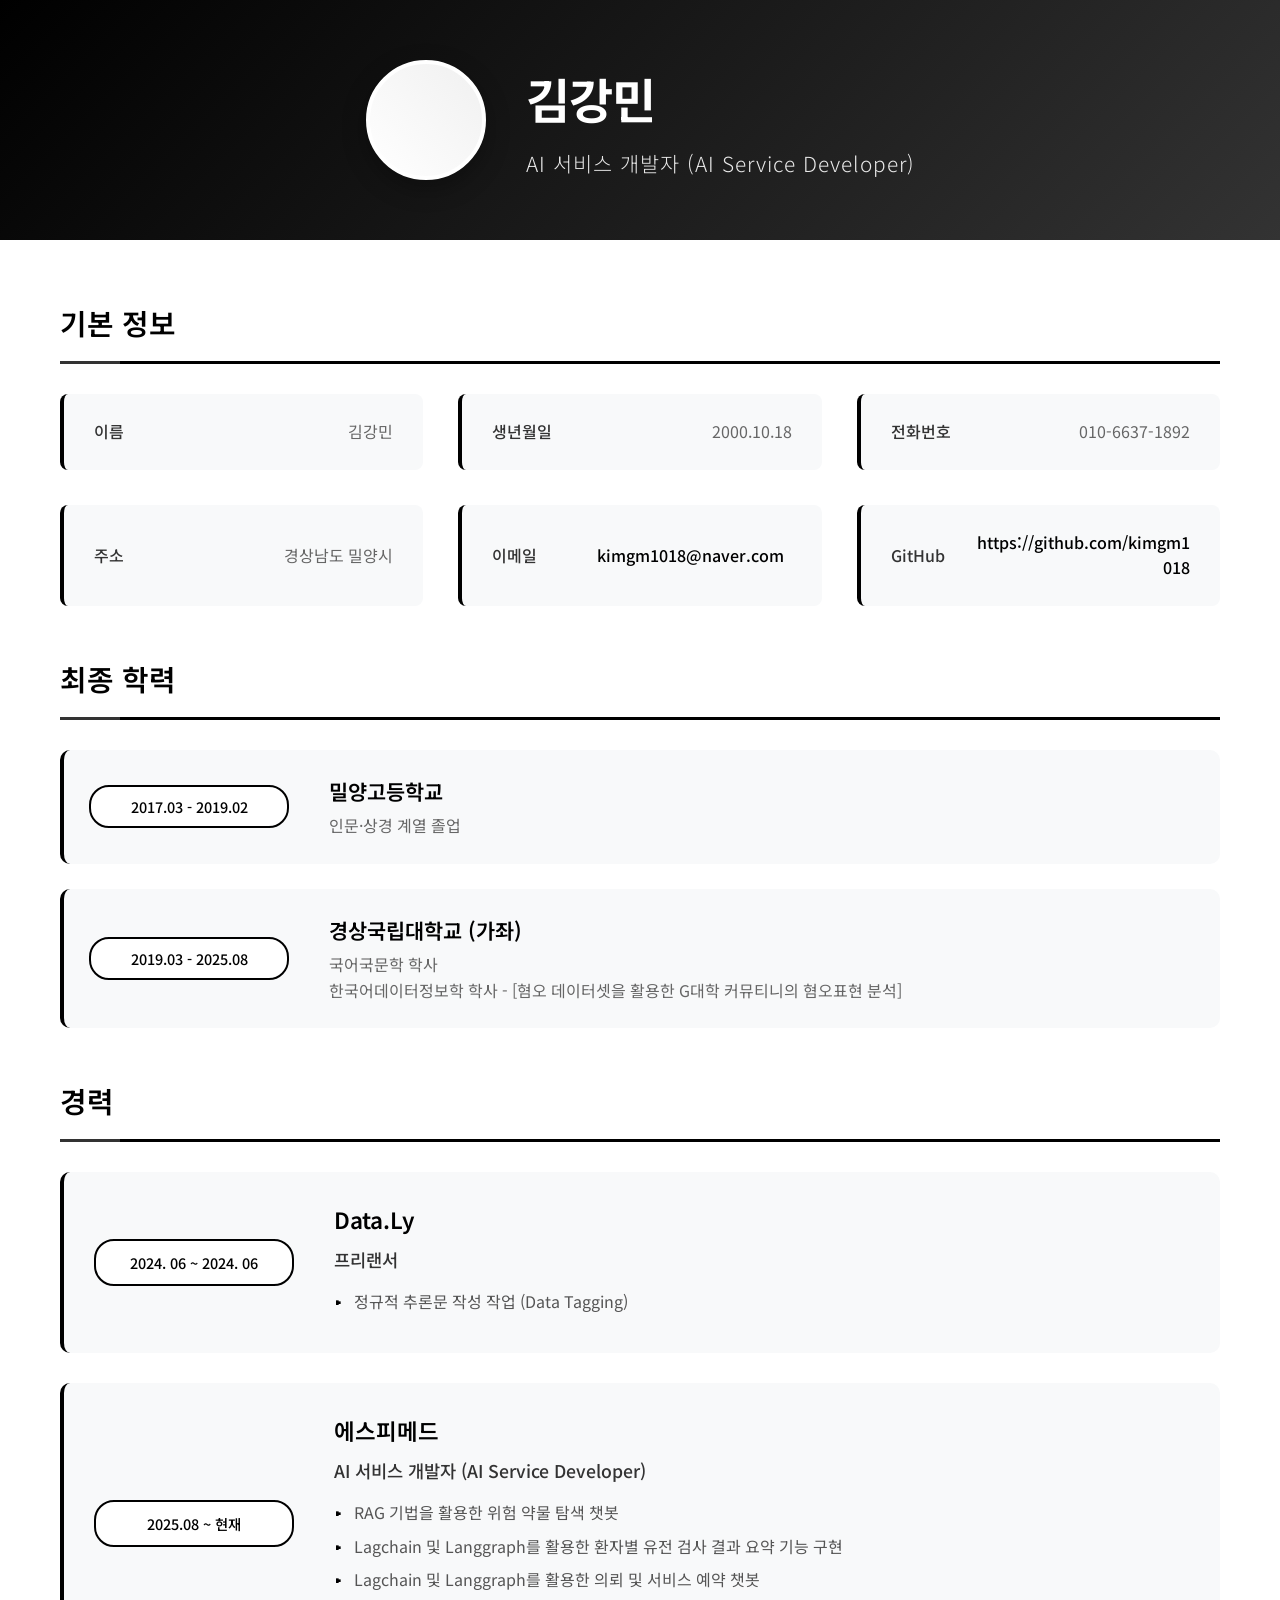
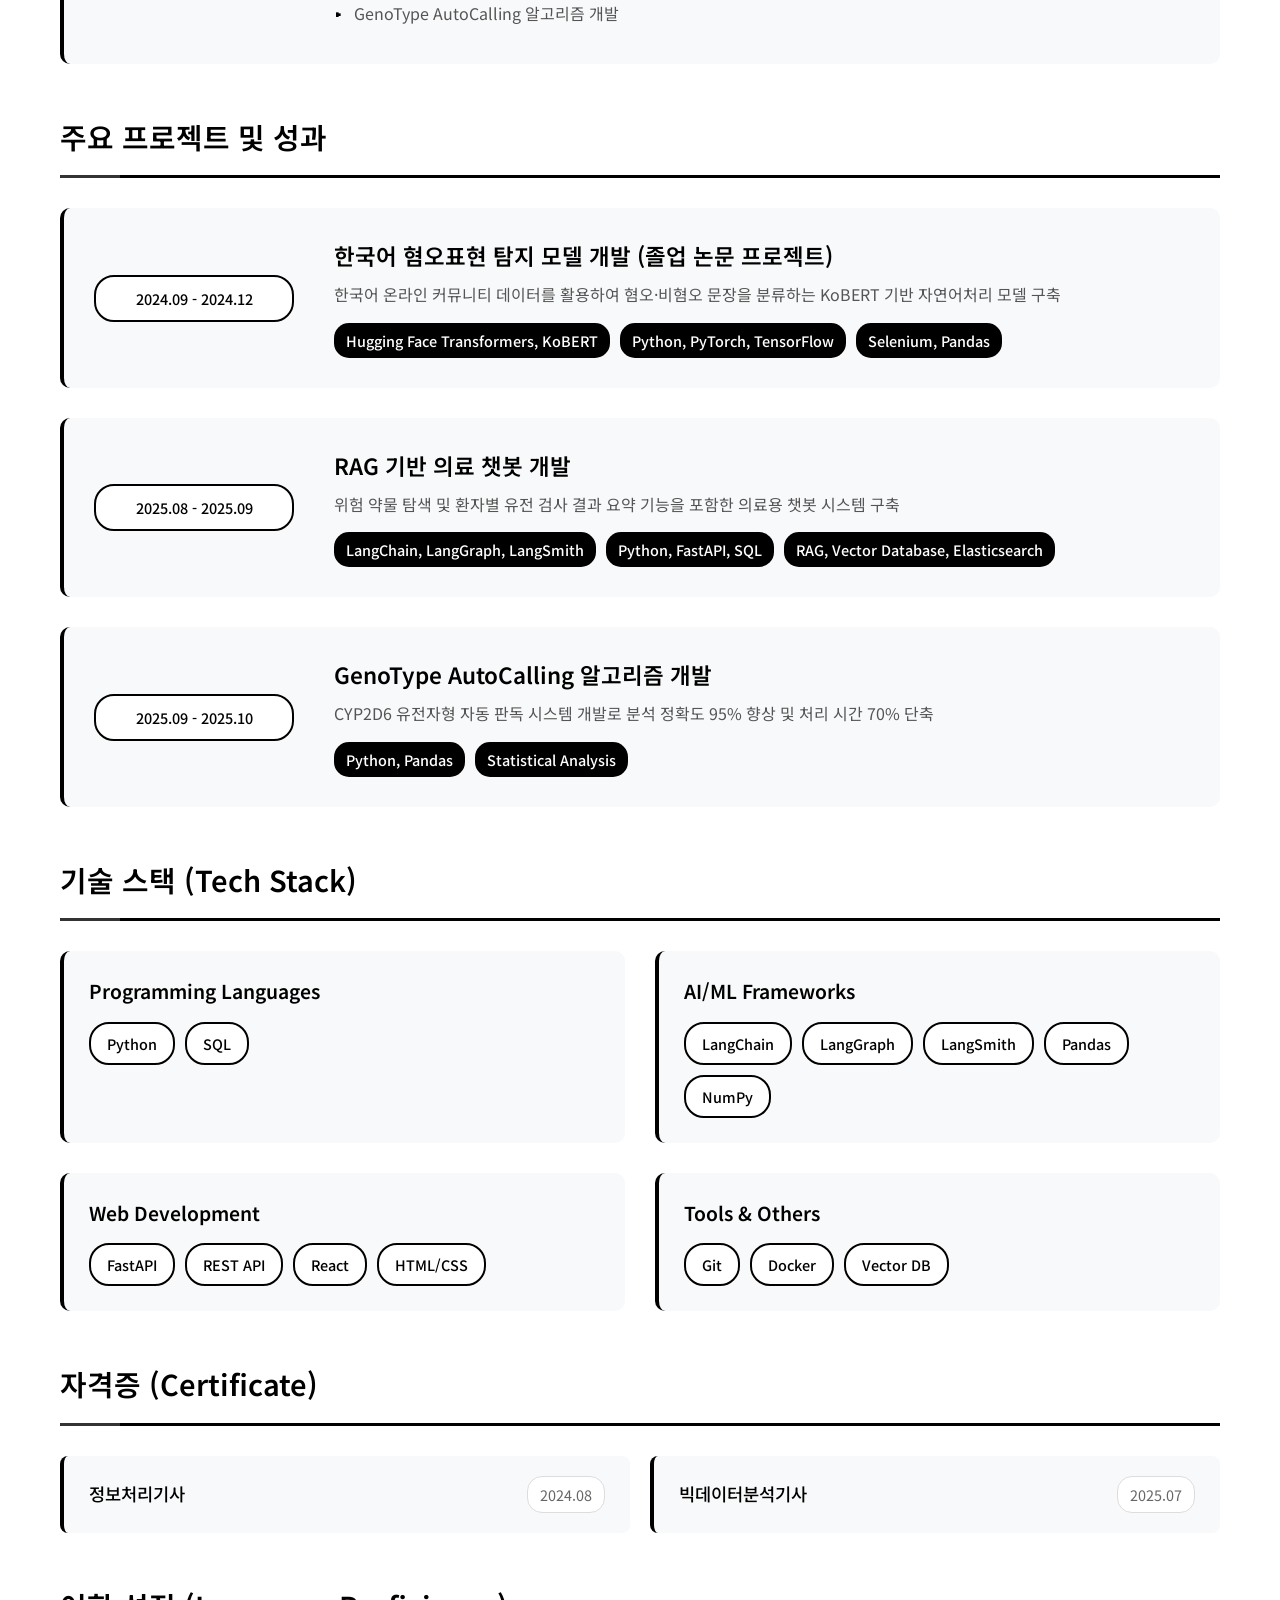
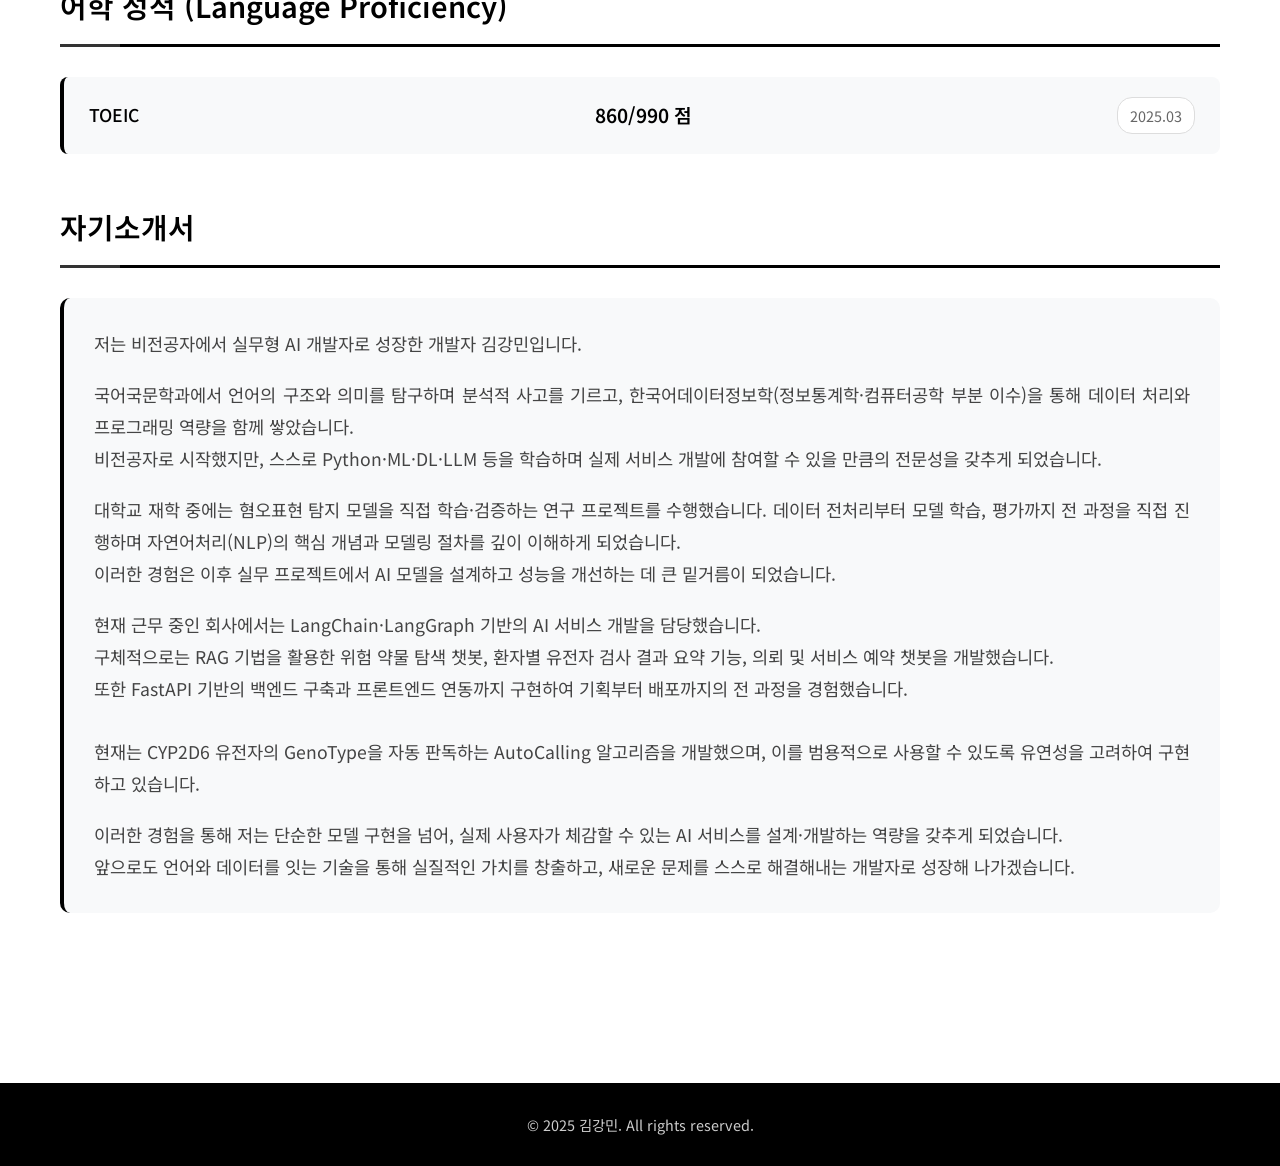
==== index.html @ 70cbb816 "Add files via upload" ====
<!DOCTYPE html>
<html lang="ko">
<head>
    <meta charset="UTF-8">
    <meta name="viewport" content="width=device-width, initial-scale=1.0">
    <title>김강민</title>
    <link rel="stylesheet" href="style.css">
    <link href="https://fonts.googleapis.com/css2?family=Noto+Sans+KR:wght@300;400;500;700&display=swap" rel="stylesheet">
</head>
<body>
    <div class="container">
        <!-- Header Section -->
        <header class="header">
            <div class="profile-section">
                <div class="profile-image">
                    <div class="avatar"></div>
                </div>
                <div class="profile-info">
                    <h1 class="name">김강민</h1>
                    <p class="title">AI 서비스 개발자 (AI Service Developer)</p>
                </div>
            </div>
        </header>

        <!-- Main Content -->
        <main class="main-content">
            <!-- Basic Information -->
            <section class="section">
                <h2 class="section-title">기본 정보</h2>
                <div class="info-grid">
                    <div class="info-item">
                        <span class="info-label">이름</span>
                        <span class="info-value">김강민</span>
                    </div>
                    <div class="info-item">
                        <span class="info-label">생년월일</span>
                        <span class="info-value">2000.10.18</span>
                    </div>
                    <div class="info-item">
                        <span class="info-label">전화번호</span>
                        <span class="info-value">010-6637-1892</span>
                    </div>
                    <div class="info-item">
                        <span class="info-label">주소</span>
                        <span class="info-value">경상남도 밀양시</span>
                    </div>
                    <div class="info-item">
                        <span class="info-label">이메일</span>
                        <span class="info-value"><span class="copy-email" onclick="copyEmail()">kimgm1018@naver.com</span></span>
                    </div>
                    <div class="info-item">
                        <span class="info-label">GitHub</span>
                        <span class="info-value"><a href="https://github.com/kimgm1018" target="_blank">https://github.com/kimgm1018</a></span>
                    </div>
                </div>
            </section>

            <!-- Education -->
            <section class="section">
                <h2 class="section-title">최종 학력</h2>
                <div class="education-list">
                    <div class="education-item">
                        <div class="education-period">2017.03 - 2019.02</div>
                        <div class="education-details">
                            <h3 class="education-school">밀양고등학교</h3>
                            <p class="education-major">인문·상경 계열 졸업</p>
                        </div>
                    </div>
                    <div class="education-item">
                        <div class="education-period">2019.03 - 2025.08</div>
                        <div class="education-details">
                            <h3 class="education-school">경상국립대학교 (가좌)</h3>
                            <p class="education-major">국어국문학 학사</p>
                            <p class="education-major">한국어데이터정보학 학사 - [혐오 데이터셋을 활용한 G대학 커뮤티니의 혐오표현 분석]</p>
                        </div>
                    </div>
                </div>
            </section>

            <!-- Experience -->
            <section class="section">
                <h2 class="section-title">경력</h2>
                <div class="experience-list">
                    <div class="experience-item">
                        <div class="experience-period">2024. 06 ~ 2024. 06</div>
                        <div class="experience-details">
                            <h3 class="experience-company">Data.Ly</h3>
                            <p class="experience-position">프리랜서</p>
                            <ul class="experience-description">
                                <li>정규적 추론문 작성 작업 (Data Tagging)</li>
                            </ul>
                        </div>
                    </div>
                    <div class="experience-item">
                        <div class="experience-period">2025.08 ~ 현재</div>
                        <div class="experience-details">
                            <h3 class="experience-company">에스피메드</h3>
                            <p class="experience-position">AI 서비스 개발자 (AI Service Developer)</p>
                            <ul class="experience-description">
                                <li>RAG 기법을 활용한 위험 약물 탐색 챗봇</li>
                                <li>Lagchain 및 Langgraph를 활용한 환자별 유전 검사 결과 요약 기능 구현</li>
                                <li>Lagchain 및 Langgraph를 활용한 의뢰 및 서비스 예약 챗봇</li>
                                <li>GenoType AutoCalling 알고리즘 개발</li>
                            </ul>
                        </div>
                    </div>
                </div>
            </section>

            <!-- Major Projects & Achievements -->
            <section class="section">
                <h2 class="section-title">주요 프로젝트 및 성과</h2>
                <div class="project-list">
                    <div class="project-item">
                        <div class="project-period">2024.09 - 2024.12</div>
                        <div class="project-details">
                            <h3 class="project-name">한국어 혐오표현 탐지 모델 개발 (졸업 논문 프로젝트)</h3>
                            <p class="project-description">한국어 온라인 커뮤니티 데이터를 활용하여 혐오·비혐오 문장을 분류하는 KoBERT 기반 자연어처리 모델 구축</p>
                            <ul class="project-tech">
                                <li>Hugging Face Transformers, KoBERT</li>
                                <li>Python, PyTorch, TensorFlow</li>
                                <li>Selenium, Pandas</li>
                            </ul>
                        </div>
                    </div>
                    <div class="project-item">
                        <div class="project-period">2025.08 - 2025.09</div>
                        <div class="project-details">
                            <h3 class="project-name">RAG 기반 의료 챗봇 개발</h3>
                            <p class="project-description">위험 약물 탐색 및 환자별 유전 검사 결과 요약 기능을 포함한 의료용 챗봇 시스템 구축</p>
                            <ul class="project-tech">
                                <li>LangChain, LangGraph, LangSmith</li>
                                <li>Python, FastAPI, SQL</li>
                                <li>RAG, Vector Database, Elasticsearch</li>
                            </ul>
                        </div>
                    </div>
                    <div class="project-item">
                        <div class="project-period">2025.09 - 2025.10</div>
                        <div class="project-details">
                            <h3 class="project-name">GenoType AutoCalling 알고리즘 개발</h3>
                            <p class="project-description">CYP2D6 유전자형 자동 판독 시스템 개발로 분석 정확도 95% 향상 및 처리 시간 70% 단축</p>
                            <ul class="project-tech">
                                <li>Python, Pandas</li>
                                <li>Statistical Analysis</li>
                            </ul>
                        </div>
                    </div>
                </div>
            </section>

            <!-- Technical Skills -->
            <section class="section">
                <h2 class="section-title">기술 스택 (Tech Stack)</h2>
                <div class="skills-container">
                    <div class="skill-category">
                        <h3 class="skill-category-title">Programming Languages</h3>
                        <div class="skill-items">
                            <span class="skill-item">Python</span>
                            <span class="skill-item">SQL</span>
                        </div>
                    </div>
                    <div class="skill-category">
                        <h3 class="skill-category-title">AI/ML Frameworks</h3>
                        <div class="skill-items">
                            <span class="skill-item">LangChain</span>
                            <span class="skill-item">LangGraph</span>
                            <span class="skill-item">LangSmith</span>
                            <span class="skill-item">Pandas</span>
                            <span class="skill-item">NumPy</span>
                        </div>
                    </div>
                    <div class="skill-category">
                        <h3 class="skill-category-title">Web Development</h3>
                        <div class="skill-items">
                            <span class="skill-item">FastAPI</span>
                            <span class="skill-item">REST API</span>
                            <span class="skill-item">React</span>
                            <span class="skill-item">HTML/CSS</span>
                        </div>
                    </div>
                    <div class="skill-category">
                        <h3 class="skill-category-title">Tools & Others</h3>
                        <div class="skill-items">
                            <span class="skill-item">Git</span>
                            <span class="skill-item">Docker</span>
                            <span class="skill-item">Vector DB</span>
                        </div>
                    </div>
                </div>
            </section>

            <!-- Certificates -->
            <section class="section">
                <h2 class="section-title">자격증 (Certificate)</h2>
                <div class="certificate-list">
                    <div class="certificate-item">
                        <span class="certificate-name">정보처리기사</span>
                        <span class="certificate-date">2024.08</span>
                    </div>
                    <div class="certificate-item">
                        <span class="certificate-name">빅데이터분석기사</span>
                        <span class="certificate-date">2025.07</span>
                    </div>
                </div>
            </section>

            <!-- Language Skills -->
            <section class="section">
                <h2 class="section-title">어학 성적 (Language Proficiency)</h2>
                <div class="language-list">
                    <div class="language-item">
                        <span class="language-name">TOEIC</span>
                        <span class="language-score">860/990 점</span>
                        <span class="language-date">2025.03</span>
                    </div>
                </div>
            </section>

            <!-- Self Introduction -->
            <section class="section">
                <h2 class="section-title">자기소개서</h2>
                <div class="self-intro">
                    <p>
                        저는 비전공자에서 실무형 AI 개발자로 성장한 개발자 김강민입니다.
                    </p>
                    <p>
                        국어국문학과에서 언어의 구조와 의미를 탐구하며 분석적 사고를 기르고, 한국어데이터정보학(정보통계학·컴퓨터공학 부분 이수)을 통해 데이터 처리와 프로그래밍 역량을 함께 쌓았습니다.<br>
                        비전공자로 시작했지만, 스스로 Python·ML·DL·LLM 등을 학습하며 실제 서비스 개발에 참여할 수 있을 만큼의 전문성을 갖추게 되었습니다.
                    </p>
                    <p>
                        대학교 재학 중에는 혐오표현 탐지 모델을 직접 학습·검증하는 연구 프로젝트를 수행했습니다. 데이터 전처리부터 모델 학습, 평가까지 전 과정을 직접 진행하며 자연어처리(NLP)의 핵심 개념과 모델링 절차를 깊이 이해하게 되었습니다.<br>
                        이러한 경험은 이후 실무 프로젝트에서 AI 모델을 설계하고 성능을 개선하는 데 큰 밑거름이 되었습니다.
                    </p>
                    <p>
                        현재 근무 중인 회사에서는 LangChain·LangGraph 기반의 AI 서비스 개발을 담당했습니다.<br>
                        구체적으로는 RAG 기법을 활용한 위험 약물 탐색 챗봇, 환자별 유전자 검사 결과 요약 기능, 의뢰 및 서비스 예약 챗봇을 개발했습니다.<br>
                        또한 FastAPI 기반의 백엔드 구축과 프론트엔드 연동까지 구현하여 기획부터 배포까지의 전 과정을 경험했습니다.<br>
                        <br>
                        현재는 CYP2D6 유전자의 GenoType을 자동 판독하는 AutoCalling 알고리즘을 개발했으며, 이를 범용적으로 사용할 수 있도록 유연성을 고려하여 구현하고 있습니다.
                    </p>
                    <p>
                        이러한 경험을 통해 저는 단순한 모델 구현을 넘어, 실제 사용자가 체감할 수 있는 AI 서비스를 설계·개발하는 역량을 갖추게 되었습니다.<br>
                        앞으로도 언어와 데이터를 잇는 기술을 통해 실질적인 가치를 창출하고, 새로운 문제를 스스로 해결해내는 개발자로 성장해 나가겠습니다.
                    </p>
                </div>
            </section>
        </main>

        <!-- Footer -->
        <footer class="footer">
            <p>&copy; 2025 김강민. All rights reserved.</p>
        </footer>
    </div>

    <script>
        function copyEmail() {
            const email = 'kimgm1018@naver.com';
            const emailElement = document.querySelector('.copy-email');
            
            // 클립보드에 복사
            navigator.clipboard.writeText(email).then(function() {
                // 복사 성공 시 스타일 변경
                emailElement.classList.add('copied');
                emailElement.textContent = '복사됨!';
                
                // 2초 후 원래 상태로 복원
                setTimeout(function() {
                    emailElement.classList.remove('copied');
                    emailElement.textContent = email;
                }, 800);
            }).catch(function(err) {
                // 복사 실패 시 알림
                alert('이메일 주소 복사에 실패했습니다: ' + email);
            });
        }
    </script>
</body>
</html>
---- style.css ----
/* Reset and Base Styles */
* {
    margin: 0;
    padding: 0;
    box-sizing: border-box;
}

body {
    font-family: 'Noto Sans KR', sans-serif;
    line-height: 1.6;
    color: #333;
    background-color: #fff;
    margin: 0;
    padding: 0;
    min-height: 100vh;
}

.container {
    width: 100%;
    margin: 0;
    padding: 0;
    background-color: #fff;
    min-height: 100vh;
}

/* Header Styles */
.header {
    background: linear-gradient(135deg, #000 0%, #333 100%);
    color: white;
    padding: 60px 0;
    text-align: center;
}

.profile-section {
    display: flex;
    align-items: center;
    justify-content: center;
    gap: 40px;
    flex-wrap: wrap;
}

.profile-image {
    flex-shrink: 0;
}

.avatar {
    width: 120px;
    height: 120px;
    border-radius: 50%;
    background: linear-gradient(45deg, #fff 0%, #f0f0f0 100%);
    border: 4px solid #fff;
    display: flex;
    align-items: center;
    justify-content: center;
    font-size: 48px;
    color: #333;
    font-weight: bold;
    box-shadow: 0 8px 25px rgba(0, 0, 0, 0.3);
}

.profile-info {
    text-align: left;
}

.name {
    font-size: 3rem;
    font-weight: 700;
    margin-bottom: 10px;
    letter-spacing: -1px;
}

.title {
    font-size: 1.3rem;
    font-weight: 300;
    opacity: 0.9;
    letter-spacing: 1px;
}

/* Main Content */
.main-content {
    padding: 60px 0;
}

/* Section Styles */
.section {
    margin-bottom: 50px;
    padding: 0 60px;
}

.section-title {
    font-size: 1.8rem;
    font-weight: 600;
    color: #000;
    margin-bottom: 30px;
    padding-bottom: 15px;
    border-bottom: 3px solid #000;
    position: relative;
}

.section-title::after {
    content: '';
    position: absolute;
    bottom: -3px;
    left: 0;
    width: 60px;
    height: 3px;
    background-color: #333;
}

/* Basic Information */
.info-grid {
    display: grid;
    grid-template-columns: repeat(3, 1fr);
    gap: 35px;
    max-width: 100%;
    margin: 0;
}

.info-item {
    display: flex;
    justify-content: space-between;
    align-items: center;
    padding: 25px 30px;
    background-color: #f8f9fa;
    border-radius: 8px;
    border-left: 4px solid #000;
    transition: all 0.3s ease;
    min-width: 0;
}

.info-item:hover {
    background-color: #e9ecef;
    transform: translateX(5px);
}

.info-label {
    font-weight: 500;
    color: #333;
    font-size: 1rem;
    flex-shrink: 0;
    min-width: 60px;
    white-space: nowrap;
}

.info-value {
    font-weight: 400;
    color: #666;
    text-align: right;
    flex: 1;
    margin-left: 20px;
    min-width: 0;
    word-break: break-all;
}

.info-value a {
    color: #000;
    text-decoration: none;
    font-weight: 500;
    transition: color 0.3s ease;
}

.info-value a:hover {
    color: #333;
    text-decoration: underline;
}

.copy-email {
    cursor: pointer;
    color: #000;
    text-decoration: none;
    font-weight: 500;
    transition: all 0.3s ease;
    padding: 4px 8px;
    border-radius: 4px;
}

.copy-email:hover {
    background-color: #f0f0f0;
    color: #333;
}

.copy-email.copied {
    background-color: #000;
    color: #fff;
}

/* Education Styles */
.education-list {
    display: flex;
    flex-direction: column;
    gap: 25px;
}

.education-item {
    display: flex;
    gap: 40px;
    padding: 25px;
    background-color: #f8f9fa;
    border-radius: 10px;
    border-left: 4px solid #000;
    transition: all 0.3s ease;
}

.education-item:hover {
    background-color: #e9ecef;
    transform: translateX(5px);
}

.education-period {
    flex-shrink: 0;
    font-weight: 500;
    color: #000;
    background-color: #fff;
    padding: 8px 16px;
    border-radius: 20px;
    border: 2px solid #000;
    font-size: 0.9rem;
    width: 200px;
    text-align: center;
    align-self: center;
    white-space: nowrap;
}

.education-details {
    flex: 1;
}

.education-school {
    font-size: 1.3rem;
    font-weight: 600;
    color: #000;
    margin-bottom: 5px;
}

.education-major {
    color: #666;
    font-size: 1rem;
}

/* Experience Styles */
.experience-list {
    display: flex;
    flex-direction: column;
    gap: 30px;
}

.experience-item {
    display: flex;
    gap: 40px;
    padding: 30px;
    background-color: #f8f9fa;
    border-radius: 10px;
    border-left: 4px solid #000;
    transition: all 0.3s ease;
}

.experience-item:hover {
    background-color: #e9ecef;
    transform: translateX(5px);
}

.experience-period {
    flex-shrink: 0;
    font-weight: 500;
    color: #000;
    background-color: #fff;
    padding: 10px 18px;
    border-radius: 20px;
    border: 2px solid #000;
    font-size: 0.9rem;
    width: 200px;
    text-align: center;
    align-self: center;
    white-space: nowrap;
}

.experience-details {
    flex: 1;
}

.experience-company {
    font-size: 1.4rem;
    font-weight: 600;
    color: #000;
    margin-bottom: 8px;
}

.experience-position {
    font-size: 1.1rem;
    font-weight: 500;
    color: #333;
    margin-bottom: 15px;
}

.experience-description {
    list-style: none;
    padding-left: 0;
}

.experience-description li {
    position: relative;
    padding-left: 20px;
    margin-bottom: 8px;
    color: #555;
    line-height: 1.6;
}

.experience-description li::before {
    content: '▸';
    position: absolute;
    left: 0;
    color: #000;
    font-weight: bold;
}

/* Project Styles */
.project-list {
    display: flex;
    flex-direction: column;
    gap: 30px;
}

.project-item {
    display: flex;
    gap: 40px;
    padding: 30px;
    background-color: #f8f9fa;
    border-radius: 10px;
    border-left: 4px solid #000;
    transition: all 0.3s ease;
}

.project-item:hover {
    background-color: #e9ecef;
    transform: translateX(5px);
}

.project-period {
    flex-shrink: 0;
    font-weight: 500;
    color: #000;
    background-color: #fff;
    padding: 10px 18px;
    border-radius: 20px;
    border: 2px solid #000;
    font-size: 0.9rem;
    width: 200px;
    text-align: center;
    align-self: center;
    white-space: nowrap;
}

.project-details {
    flex: 1;
}

.project-name {
    font-size: 1.4rem;
    font-weight: 600;
    color: #000;
    margin-bottom: 8px;
}

.project-description {
    font-size: 1rem;
    color: #555;
    margin-bottom: 15px;
    line-height: 1.6;
}

.project-tech {
    list-style: none;
    padding-left: 0;
    display: flex;
    flex-wrap: wrap;
    gap: 10px;
}

.project-tech li {
    background-color: #000;
    color: white;
    padding: 6px 12px;
    border-radius: 15px;
    font-size: 0.9rem;
    font-weight: 500;
}

/* Skills Styles */
.skills-container {
    display: grid;
    grid-template-columns: repeat(2, 1fr);
    gap: 30px;
}

.skill-category {
    background-color: #f8f9fa;
    padding: 25px;
    border-radius: 10px;
    border-left: 4px solid #000;
    transition: all 0.3s ease;
}

.skill-category:hover {
    background-color: #e9ecef;
    transform: translateX(5px);
}

.skill-category-title {
    font-size: 1.2rem;
    font-weight: 600;
    color: #000;
    margin-bottom: 15px;
}

.skill-items {
    display: flex;
    flex-wrap: wrap;
    gap: 10px;
}

.skill-item {
    background-color: #fff;
    color: #000;
    padding: 8px 16px;
    border-radius: 20px;
    border: 2px solid #000;
    font-size: 0.9rem;
    font-weight: 500;
    transition: all 0.3s ease;
}

.skill-item:hover {
    background-color: #000;
    color: white;
}

/* Certificate Styles */
.certificate-list {
    display: grid;
    grid-template-columns: repeat(2, 1fr);
    gap: 20px;
}

.certificate-item {
    display: flex;
    justify-content: space-between;
    align-items: center;
    padding: 20px 25px;
    background-color: #f8f9fa;
    border-radius: 8px;
    border-left: 4px solid #000;
    transition: all 0.3s ease;
}

.certificate-item:hover {
    background-color: #e9ecef;
    transform: translateX(5px);
}

.certificate-name {
    font-weight: 500;
    color: #000;
    font-size: 1.1rem;
}

.certificate-date {
    font-weight: 400;
    color: #666;
    background-color: #fff;
    padding: 6px 12px;
    border-radius: 15px;
    border: 1px solid #ddd;
    font-size: 0.9rem;
}

/* Language Styles */
.language-list {
    display: flex;
    flex-direction: column;
    gap: 15px;
}

.language-item {
    display: flex;
    justify-content: space-between;
    align-items: center;
    padding: 20px 25px;
    background-color: #f8f9fa;
    border-radius: 8px;
    border-left: 4px solid #000;
    transition: all 0.3s ease;
}

.language-item:hover {
    background-color: #e9ecef;
    transform: translateX(5px);
}

.language-name {
    font-weight: 500;
    color: #000;
    font-size: 1.1rem;
    min-width: 80px;
}

.language-score {
    font-weight: 600;
    color: #000;
    font-size: 1.2rem;
    text-align: center;
    flex: 1;
}

.language-date {
    font-weight: 400;
    color: #666;
    background-color: #fff;
    padding: 6px 12px;
    border-radius: 15px;
    border: 1px solid #ddd;
    font-size: 0.9rem;
}

/* Self Introduction */
.self-intro {
    background-color: #f8f9fa;
    padding: 30px;
    border-radius: 10px;
    border-left: 4px solid #000;
    line-height: 1.8;
}

.self-intro p {
    margin-bottom: 20px;
    color: #444;
    font-size: 1.1rem;
    text-align: justify;
}

.self-intro p:last-child {
    margin-bottom: 0;
}

/* Footer */
.footer {
    background-color: #000;
    color: white;
    text-align: center;
    padding: 30px 0;
    margin-top: 60px;
}

.footer p {
    font-size: 0.9rem;
    opacity: 0.8;
}

/* Responsive Design */
@media (max-width: 768px) {
    .container {
        padding: 0;
    }
    
    .header {
        padding: 40px 20px;
    }
    
    .profile-section {
        flex-direction: column;
        text-align: center;
        gap: 30px;
    }
    
    .profile-info {
        text-align: center;
    }
    
    .name {
        font-size: 2.5rem;
    }
    
    .title {
        font-size: 1.1rem;
    }
    
    .section {
        padding: 0 30px;
        margin-bottom: 40px;
    }
    
    .section-title {
        font-size: 1.5rem;
    }
    
    .info-grid {
        grid-template-columns: repeat(2, 1fr);
        gap: 25px;
    }
    
    .info-item {
        flex-direction: column;
        text-align: center;
        gap: 10px;
    }
    
    .info-value {
        margin-left: 0;
        text-align: center;
    }
    
    .education-item,
    .experience-item,
    .project-item {
        flex-direction: column;
        gap: 20px;
    }
    
    .skills-container {
        grid-template-columns: 1fr;
        gap: 20px;
    }
    
    .education-period,
    .experience-period,
    .project-period {
        min-width: auto;
        width: fit-content;
        margin: 0 auto;
    }
    
    .certificate-list {
        grid-template-columns: 1fr;
        gap: 15px;
    }
    
    .certificate-item,
    .language-item {
        flex-direction: column;
        gap: 15px;
        text-align: center;
    }
    
    .language-score {
        text-align: center;
    }
    
    .self-intro {
        padding: 20px;
    }
    
    .self-intro p {
        font-size: 1rem;
    }
}

@media (max-width: 480px) {
    .name {
        font-size: 2rem;
    }
    
    .title {
        font-size: 1rem;
    }
    
    .avatar {
        width: 100px;
        height: 100px;
        font-size: 40px;
    }
    
    .section {
        padding: 0 20px;
    }
    
    .header {
        padding: 30px 15px;
    }
    
    .section-title {
        font-size: 1.3rem;
    }
    
    .info-item,
    .education-item,
    .experience-item,
    .certificate-item,
    .language-item,
    .self-intro {
        padding: 15px;
    }
}

/* Smooth scrolling */
html {
    scroll-behavior: smooth;
}

/* Selection color */
::selection {
    background-color: #000;
    color: white;
}

/* Focus styles for accessibility */
a:focus,
button:focus {
    outline: 2px solid #000;
    outline-offset: 2px;
}
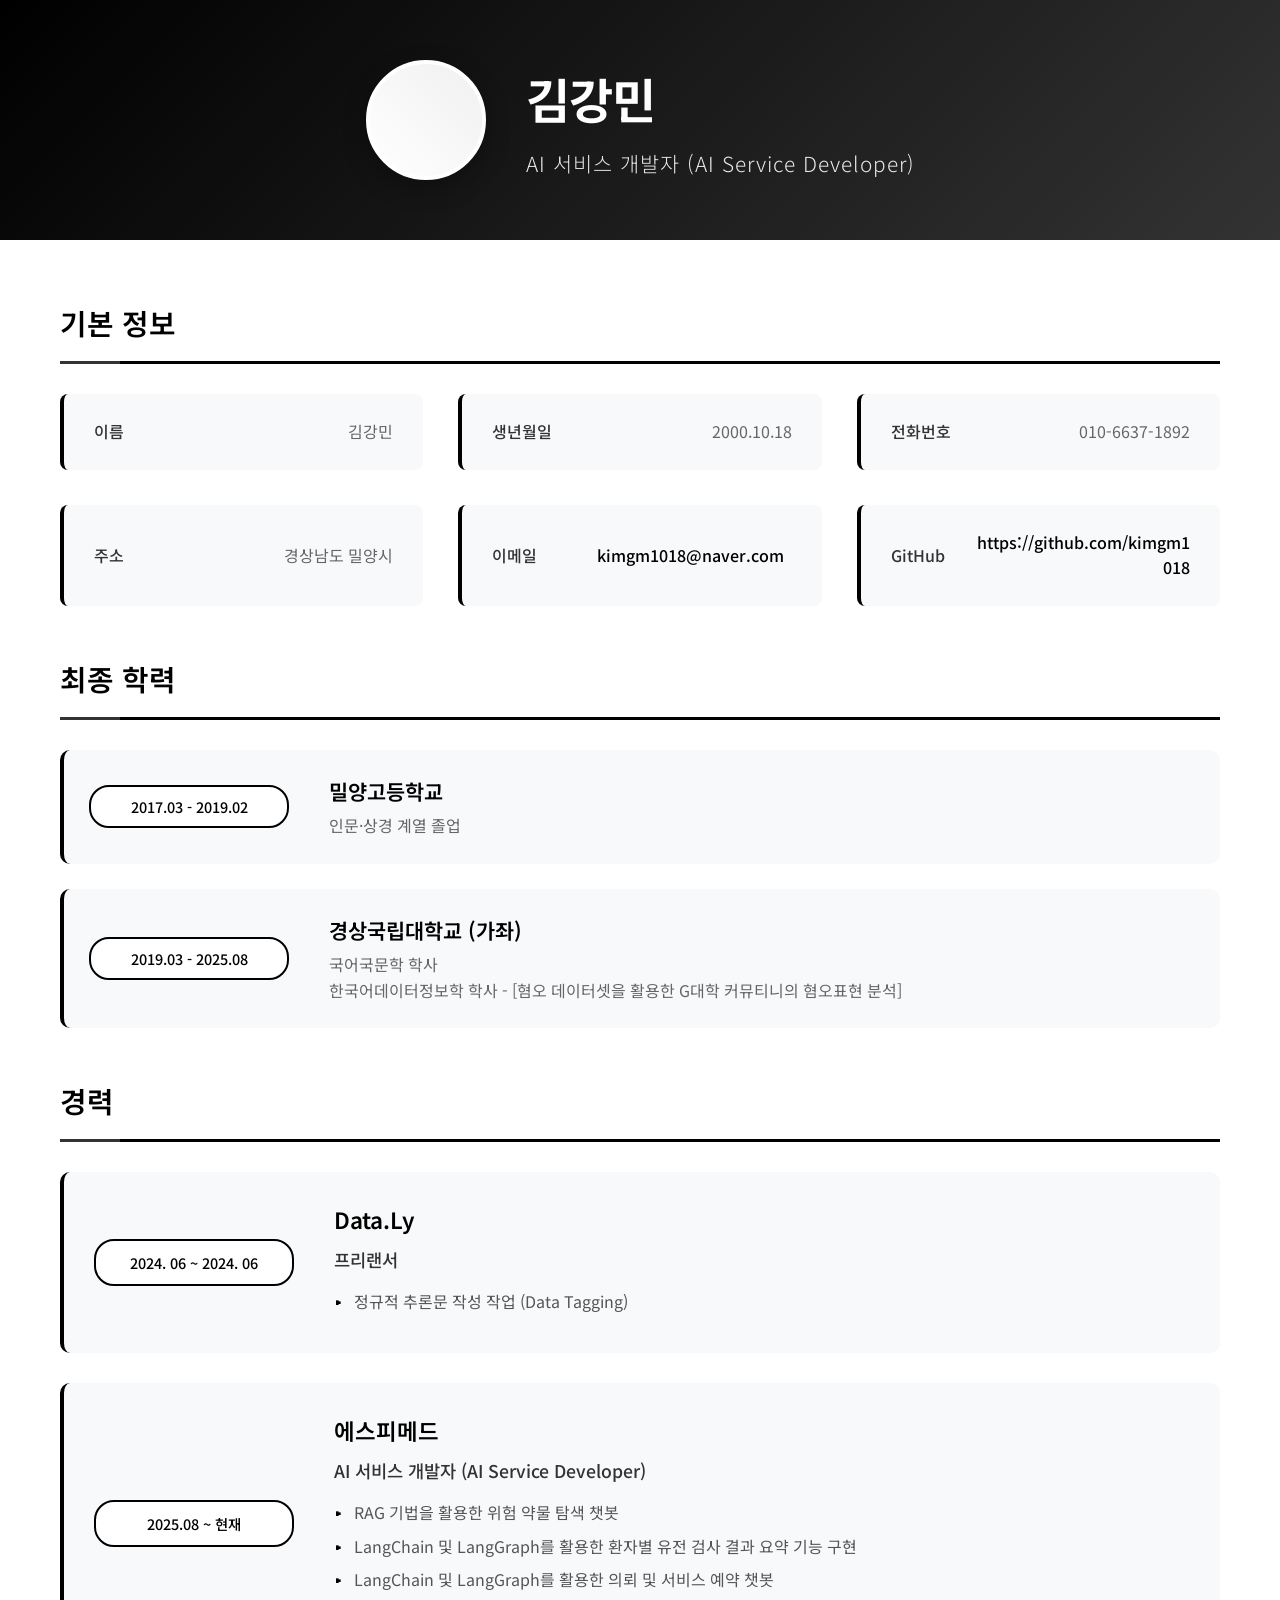
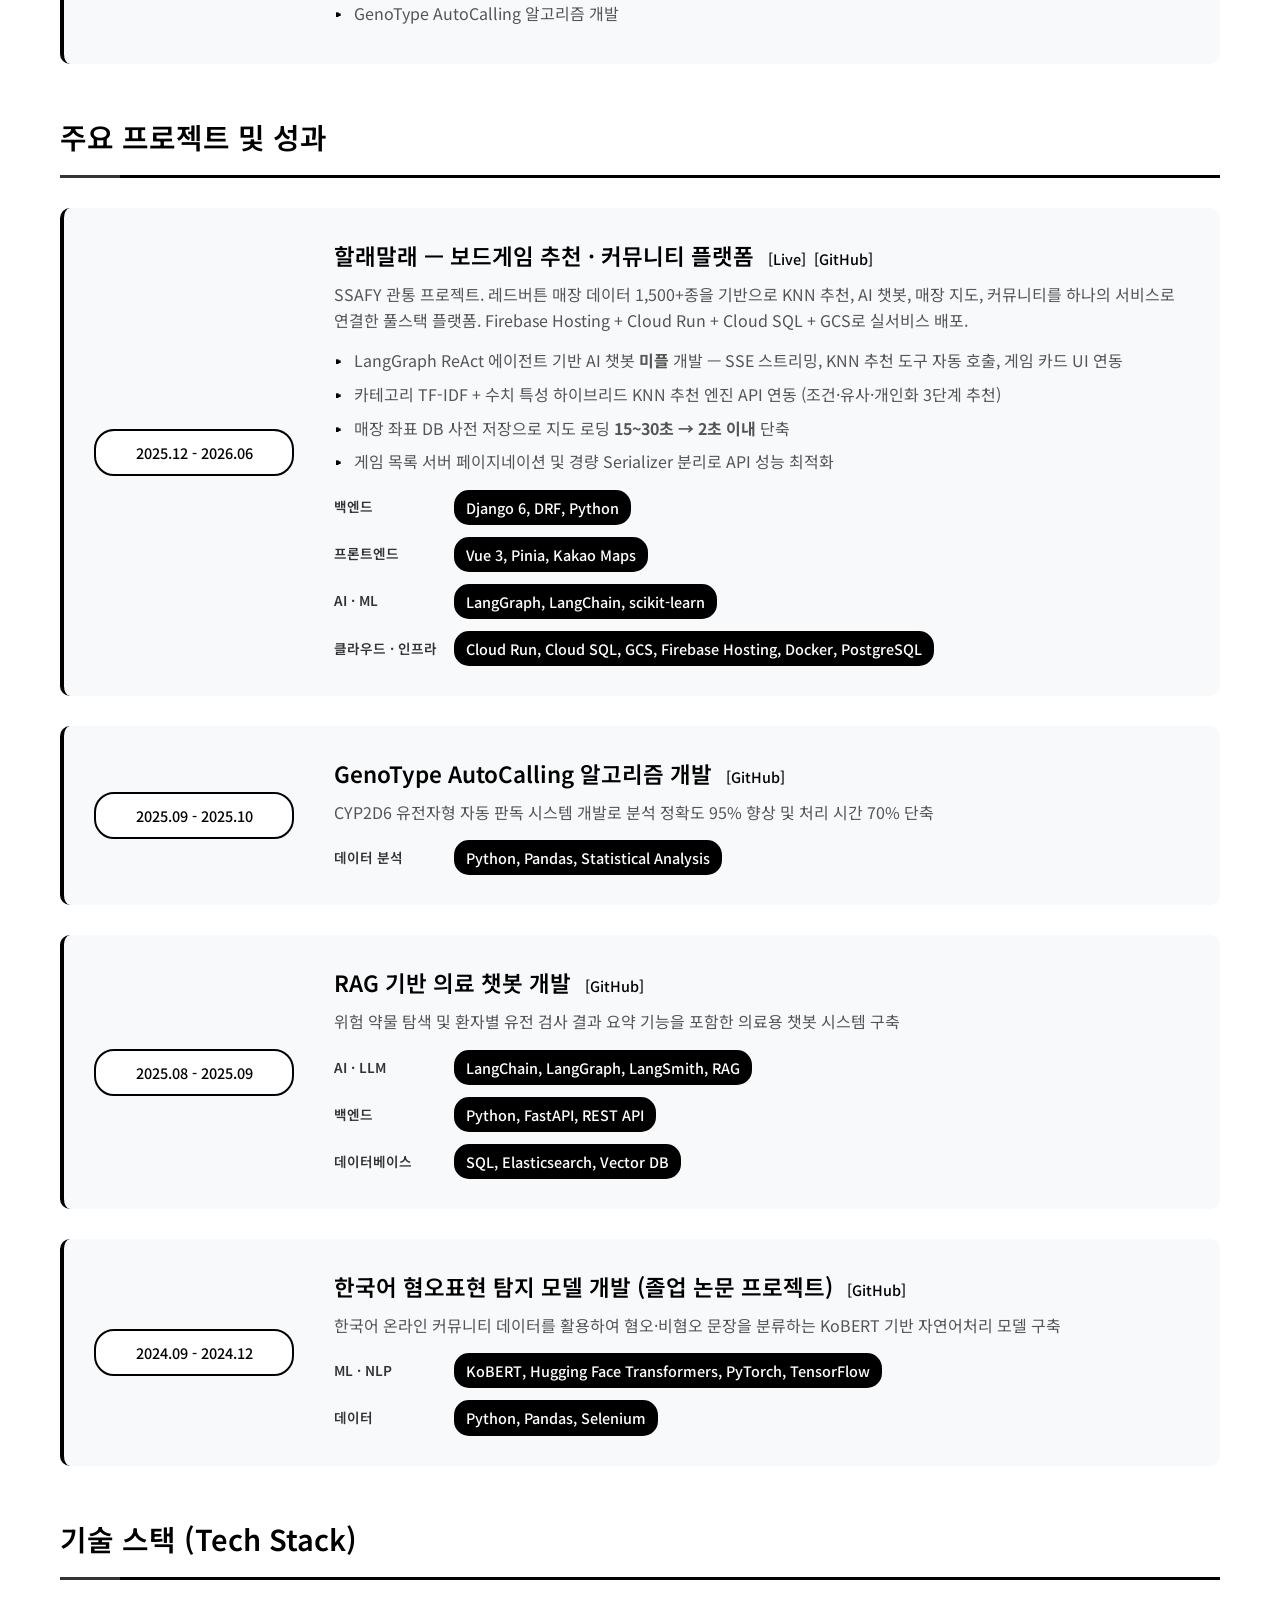
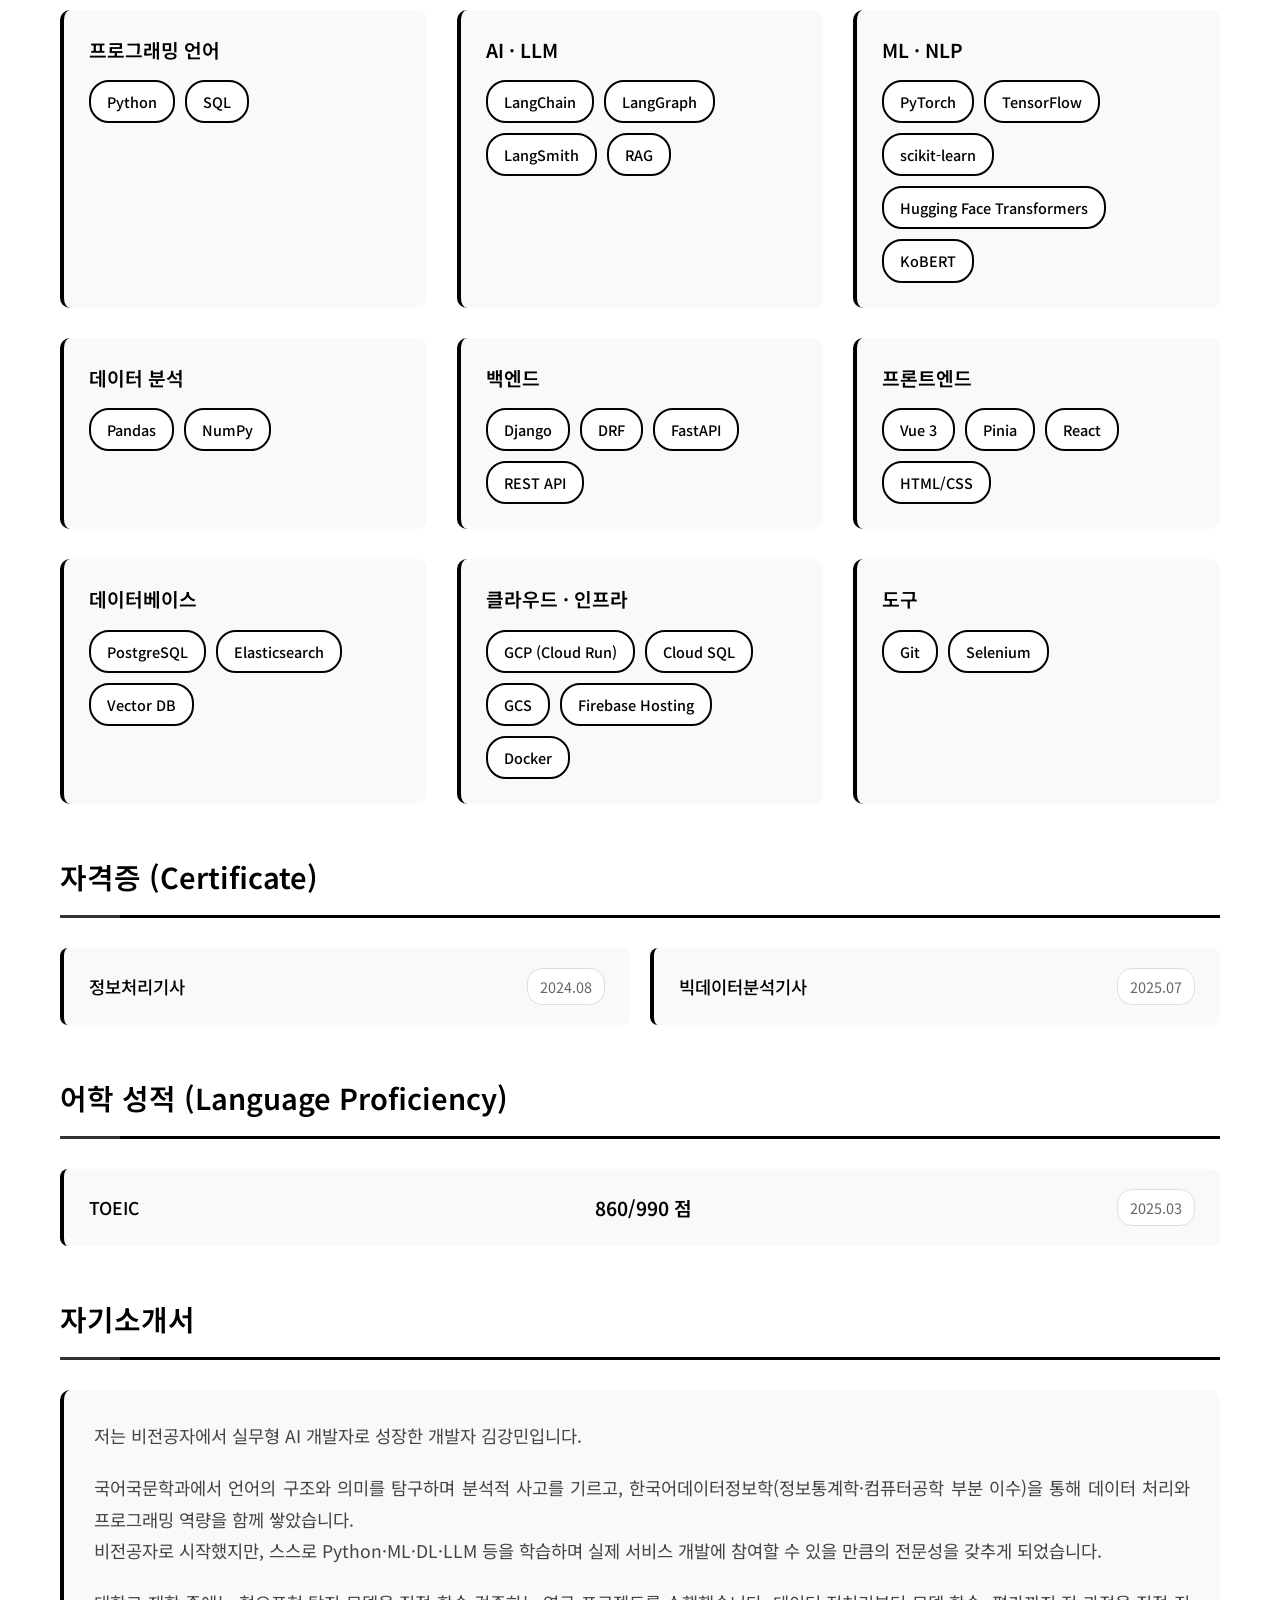
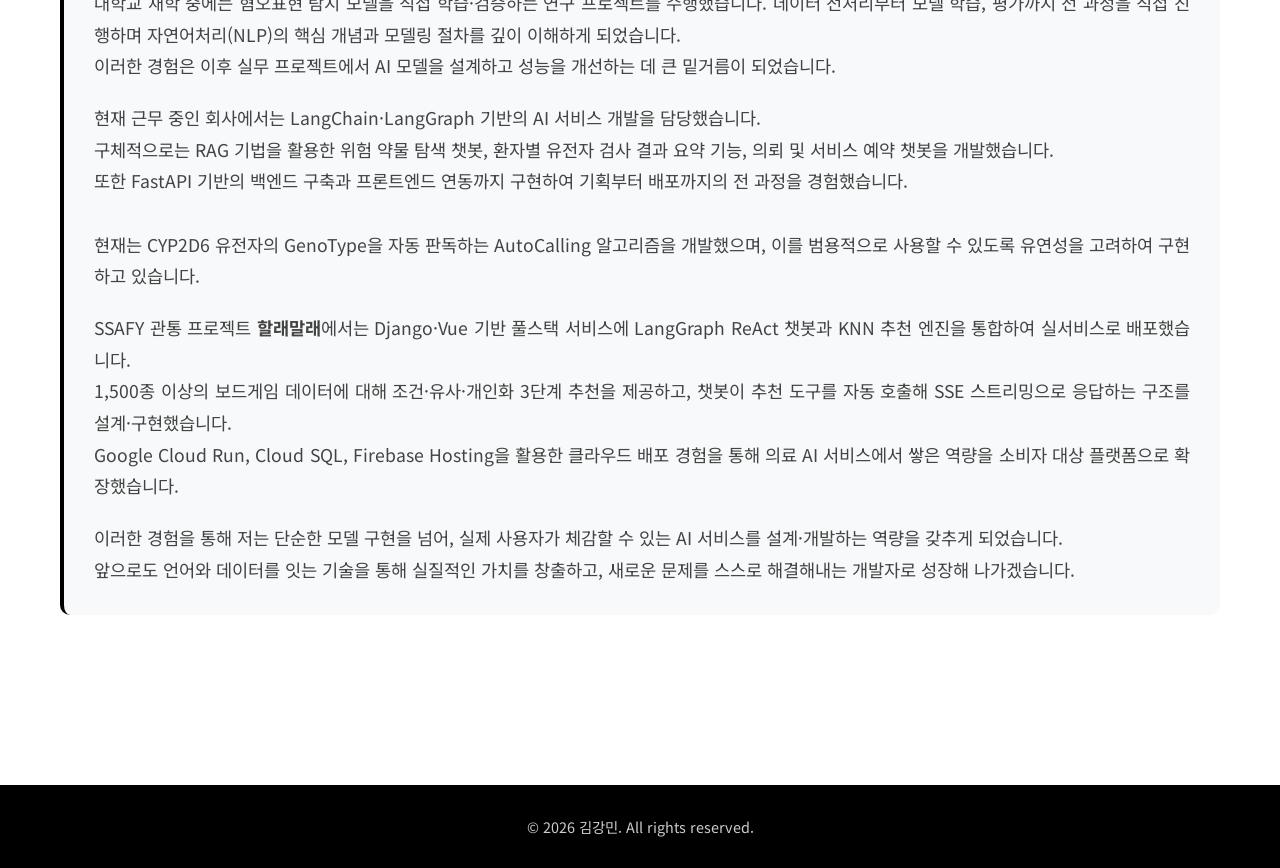
==== commit 744aaf86: "resume update" ====
--- a/index.html
+++ b/index.html
@@ -98,8 +98,8 @@
                             <p class="experience-position">AI 서비스 개발자 (AI Service Developer)</p>
                             <ul class="experience-description">
                                 <li>RAG 기법을 활용한 위험 약물 탐색 챗봇</li>
-                                <li>Lagchain 및 Langgraph를 활용한 환자별 유전 검사 결과 요약 기능 구현</li>
-                                <li>Lagchain 및 Langgraph를 활용한 의뢰 및 서비스 예약 챗봇</li>
+                                <li>LangChain 및 LangGraph를 활용한 환자별 유전 검사 결과 요약 기능 구현</li>
+                                <li>LangChain 및 LangGraph를 활용한 의뢰 및 서비스 예약 챗봇</li>
                                 <li>GenoType AutoCalling 알고리즘 개발</li>
                             </ul>
                         </div>
@@ -112,38 +112,126 @@
                 <h2 class="section-title">주요 프로젝트 및 성과</h2>
                 <div class="project-list">
                     <div class="project-item">
-                        <div class="project-period">2024.09 - 2024.12</div>
+                        <div class="project-period">2025.12 - 2026.06</div>
                         <div class="project-details">
-                            <h3 class="project-name">한국어 혐오표현 탐지 모델 개발 (졸업 논문 프로젝트)</h3>
-                            <p class="project-description">한국어 온라인 커뮤니티 데이터를 활용하여 혐오·비혐오 문장을 분류하는 KoBERT 기반 자연어처리 모델 구축</p>
-                            <ul class="project-tech">
-                                <li>Hugging Face Transformers, KoBERT</li>
-                                <li>Python, PyTorch, TensorFlow</li>
-                                <li>Selenium, Pandas</li>
+                            <h3 class="project-name">
+                                할래말래 — 보드게임 추천 · 커뮤니티 플랫폼
+                                <span class="project-links">
+                                    <a href="https://halraemallae.web.app" target="_blank" rel="noopener noreferrer" class="project-link">[Live]</a>
+                                    <a href="https://github.com/halraemallae/boardgame-recommendation-community" target="_blank" rel="noopener noreferrer" class="project-link project-repo">[GitHub]</a>
+                                </span>
+                            </h3>
+                            <p class="project-description">SSAFY 관통 프로젝트. 레드버튼 매장 데이터 1,500+종을 기반으로 KNN 추천, AI 챗봇, 매장 지도, 커뮤니티를 하나의 서비스로 연결한 풀스택 플랫폼. Firebase Hosting + Cloud Run + Cloud SQL + GCS로 실서비스 배포.</p>
+                            <ul class="experience-description">
+                                <li>LangGraph ReAct 에이전트 기반 AI 챗봇 <strong>미플</strong> 개발 — SSE 스트리밍, KNN 추천 도구 자동 호출, 게임 카드 UI 연동</li>
+                                <li>카테고리 TF-IDF + 수치 특성 하이브리드 KNN 추천 엔진 API 연동 (조건·유사·개인화 3단계 추천)</li>
+                                <li>매장 좌표 DB 사전 저장으로 지도 로딩 <strong>15~30초 → 2초 이내</strong> 단축</li>
+                                <li>게임 목록 서버 페이지네이션 및 경량 Serializer 분리로 API 성능 최적화</li>
                             </ul>
+                            <div class="project-tech-groups">
+                                <div class="project-tech-group">
+                                    <span class="tech-category-label">백엔드</span>
+                                    <ul class="project-tech">
+                                        <li>Django 6, DRF, Python</li>
+                                    </ul>
+                                </div>
+                                <div class="project-tech-group">
+                                    <span class="tech-category-label">프론트엔드</span>
+                                    <ul class="project-tech">
+                                        <li>Vue 3, Pinia, Kakao Maps</li>
+                                    </ul>
+                                </div>
+                                <div class="project-tech-group">
+                                    <span class="tech-category-label">AI · ML</span>
+                                    <ul class="project-tech">
+                                        <li>LangGraph, LangChain, scikit-learn</li>
+                                    </ul>
+                                </div>
+                                <div class="project-tech-group">
+                                    <span class="tech-category-label">클라우드 · 인프라</span>
+                                    <ul class="project-tech">
+                                        <li>Cloud Run, Cloud SQL, GCS, Firebase Hosting, Docker, PostgreSQL</li>
+                                    </ul>
+                                </div>
+                            </div>
+                        </div>
+                    </div>
+                    <div class="project-item">
+                        <div class="project-period">2025.09 - 2025.10</div>
+                        <div class="project-details">
+                            <h3 class="project-name">
+                                GenoType AutoCalling 알고리즘 개발
+                                <span class="project-links">
+                                    <a href="https://github.com/junfn1018-cmd/autocalling_web" target="_blank" rel="noopener noreferrer" class="project-link project-repo">[GitHub]</a>
+                                </span>
+                            </h3>
+                            <p class="project-description">CYP2D6 유전자형 자동 판독 시스템 개발로 분석 정확도 95% 향상 및 처리 시간 70% 단축</p>
+                            <div class="project-tech-groups">
+                                <div class="project-tech-group">
+                                    <span class="tech-category-label">데이터 분석</span>
+                                    <ul class="project-tech">
+                                        <li>Python, Pandas, Statistical Analysis</li>
+                                    </ul>
+                                </div>
+                            </div>
                         </div>
                     </div>
                     <div class="project-item">
                         <div class="project-period">2025.08 - 2025.09</div>
                         <div class="project-details">
-                            <h3 class="project-name">RAG 기반 의료 챗봇 개발</h3>
+                            <h3 class="project-name">
+                                RAG 기반 의료 챗봇 개발
+                                <span class="project-links">
+                                    <a href="https://github.com/kimgm1018/chat_bot" target="_blank" rel="noopener noreferrer" class="project-link project-repo">[GitHub]</a>
+                                </span>
+                            </h3>
                             <p class="project-description">위험 약물 탐색 및 환자별 유전 검사 결과 요약 기능을 포함한 의료용 챗봇 시스템 구축</p>
-                            <ul class="project-tech">
-                                <li>LangChain, LangGraph, LangSmith</li>
-                                <li>Python, FastAPI, SQL</li>
-                                <li>RAG, Vector Database, Elasticsearch</li>
-                            </ul>
+                            <div class="project-tech-groups">
+                                <div class="project-tech-group">
+                                    <span class="tech-category-label">AI · LLM</span>
+                                    <ul class="project-tech">
+                                        <li>LangChain, LangGraph, LangSmith, RAG</li>
+                                    </ul>
+                                </div>
+                                <div class="project-tech-group">
+                                    <span class="tech-category-label">백엔드</span>
+                                    <ul class="project-tech">
+                                        <li>Python, FastAPI, REST API</li>
+                                    </ul>
+                                </div>
+                                <div class="project-tech-group">
+                                    <span class="tech-category-label">데이터베이스</span>
+                                    <ul class="project-tech">
+                                        <li>SQL, Elasticsearch, Vector DB</li>
+                                    </ul>
+                                </div>
+                            </div>
                         </div>
                     </div>
                     <div class="project-item">
-                        <div class="project-period">2025.09 - 2025.10</div>
+                        <div class="project-period">2024.09 - 2024.12</div>
                         <div class="project-details">
-                            <h3 class="project-name">GenoType AutoCalling 알고리즘 개발</h3>
-                            <p class="project-description">CYP2D6 유전자형 자동 판독 시스템 개발로 분석 정확도 95% 향상 및 처리 시간 70% 단축</p>
-                            <ul class="project-tech">
-                                <li>Python, Pandas</li>
-                                <li>Statistical Analysis</li>
-                            </ul>
+                            <h3 class="project-name">
+                                한국어 혐오표현 탐지 모델 개발 (졸업 논문 프로젝트)
+                                <span class="project-links">
+                                    <a href="https://github.com/kimgm1018/G_every_time_clowl" target="_blank" rel="noopener noreferrer" class="project-link project-repo">[GitHub]</a>
+                                </span>
+                            </h3>
+                            <p class="project-description">한국어 온라인 커뮤니티 데이터를 활용하여 혐오·비혐오 문장을 분류하는 KoBERT 기반 자연어처리 모델 구축</p>
+                            <div class="project-tech-groups">
+                                <div class="project-tech-group">
+                                    <span class="tech-category-label">ML · NLP</span>
+                                    <ul class="project-tech">
+                                        <li>KoBERT, Hugging Face Transformers, PyTorch, TensorFlow</li>
+                                    </ul>
+                                </div>
+                                <div class="project-tech-group">
+                                    <span class="tech-category-label">데이터</span>
+                                    <ul class="project-tech">
+                                        <li>Python, Pandas, Selenium</li>
+                                    </ul>
+                                </div>
+                            </div>
                         </div>
                     </div>
                 </div>
@@ -154,37 +242,79 @@
                 <h2 class="section-title">기술 스택 (Tech Stack)</h2>
                 <div class="skills-container">
                     <div class="skill-category">
-                        <h3 class="skill-category-title">Programming Languages</h3>
+                        <h3 class="skill-category-title">프로그래밍 언어</h3>
                         <div class="skill-items">
                             <span class="skill-item">Python</span>
                             <span class="skill-item">SQL</span>
                         </div>
                     </div>
                     <div class="skill-category">
-                        <h3 class="skill-category-title">AI/ML Frameworks</h3>
+                        <h3 class="skill-category-title">AI · LLM</h3>
                         <div class="skill-items">
                             <span class="skill-item">LangChain</span>
                             <span class="skill-item">LangGraph</span>
                             <span class="skill-item">LangSmith</span>
+                            <span class="skill-item">RAG</span>
+                        </div>
+                    </div>
+                    <div class="skill-category">
+                        <h3 class="skill-category-title">ML · NLP</h3>
+                        <div class="skill-items">
+                            <span class="skill-item">PyTorch</span>
+                            <span class="skill-item">TensorFlow</span>
+                            <span class="skill-item">scikit-learn</span>
+                            <span class="skill-item">Hugging Face Transformers</span>
+                            <span class="skill-item">KoBERT</span>
+                        </div>
+                    </div>
+                    <div class="skill-category">
+                        <h3 class="skill-category-title">데이터 분석</h3>
+                        <div class="skill-items">
                             <span class="skill-item">Pandas</span>
                             <span class="skill-item">NumPy</span>
                         </div>
                     </div>
                     <div class="skill-category">
-                        <h3 class="skill-category-title">Web Development</h3>
-                        <div class="skill-items">
+                        <h3 class="skill-category-title">백엔드</h3>
+                        <div class="skill-items">
+                            <span class="skill-item">Django</span>
+                            <span class="skill-item">DRF</span>
                             <span class="skill-item">FastAPI</span>
                             <span class="skill-item">REST API</span>
+                        </div>
+                    </div>
+                    <div class="skill-category">
+                        <h3 class="skill-category-title">프론트엔드</h3>
+                        <div class="skill-items">
+                            <span class="skill-item">Vue 3</span>
+                            <span class="skill-item">Pinia</span>
                             <span class="skill-item">React</span>
                             <span class="skill-item">HTML/CSS</span>
                         </div>
                     </div>
                     <div class="skill-category">
-                        <h3 class="skill-category-title">Tools & Others</h3>
+                        <h3 class="skill-category-title">데이터베이스</h3>
+                        <div class="skill-items">
+                            <span class="skill-item">PostgreSQL</span>
+                            <span class="skill-item">Elasticsearch</span>
+                            <span class="skill-item">Vector DB</span>
+                        </div>
+                    </div>
+                    <div class="skill-category">
+                        <h3 class="skill-category-title">클라우드 · 인프라</h3>
+                        <div class="skill-items">
+                            <span class="skill-item">GCP (Cloud Run)</span>
+                            <span class="skill-item">Cloud SQL</span>
+                            <span class="skill-item">GCS</span>
+                            <span class="skill-item">Firebase Hosting</span>
+                            <span class="skill-item">Docker</span>
+                        </div>
+                    </div>
+                    <div class="skill-category">
+                        <h3 class="skill-category-title">도구</h3>
                         <div class="skill-items">
                             <span class="skill-item">Git</span>
-                            <span class="skill-item">Docker</span>
-                            <span class="skill-item">Vector DB</span>
+                            <span class="skill-item">Selenium</span>
                         </div>
                     </div>
                 </div>
@@ -240,6 +370,11 @@
                         현재는 CYP2D6 유전자의 GenoType을 자동 판독하는 AutoCalling 알고리즘을 개발했으며, 이를 범용적으로 사용할 수 있도록 유연성을 고려하여 구현하고 있습니다.
                     </p>
                     <p>
+                        SSAFY 관통 프로젝트 <strong>할래말래</strong>에서는 Django·Vue 기반 풀스택 서비스에 LangGraph ReAct 챗봇과 KNN 추천 엔진을 통합하여 실서비스로 배포했습니다.<br>
+                        1,500종 이상의 보드게임 데이터에 대해 조건·유사·개인화 3단계 추천을 제공하고, 챗봇이 추천 도구를 자동 호출해 SSE 스트리밍으로 응답하는 구조를 설계·구현했습니다.<br>
+                        Google Cloud Run, Cloud SQL, Firebase Hosting을 활용한 클라우드 배포 경험을 통해 의료 AI 서비스에서 쌓은 역량을 소비자 대상 플랫폼으로 확장했습니다.
+                    </p>
+                    <p>
                         이러한 경험을 통해 저는 단순한 모델 구현을 넘어, 실제 사용자가 체감할 수 있는 AI 서비스를 설계·개발하는 역량을 갖추게 되었습니다.<br>
                         앞으로도 언어와 데이터를 잇는 기술을 통해 실질적인 가치를 창출하고, 새로운 문제를 스스로 해결해내는 개발자로 성장해 나가겠습니다.
                     </p>
@@ -249,7 +384,7 @@
 
         <!-- Footer -->
         <footer class="footer">
-            <p>&copy; 2025 김강민. All rights reserved.</p>
+            <p>&copy; 2026 김강민. All rights reserved.</p>
         </footer>
     </div>
 
--- a/style.css
+++ b/style.css
@@ -368,6 +368,34 @@
     line-height: 1.6;
 }
 
+.project-link {
+    font-size: 0.9rem;
+    font-weight: 500;
+    color: #000;
+    text-decoration: none;
+}
+
+.project-link:hover {
+    text-decoration: underline;
+}
+
+.project-links {
+    display: inline-flex;
+    align-items: center;
+    gap: 8px;
+    margin-left: 8px;
+    white-space: nowrap;
+}
+
+.project-tech-group .project-tech {
+    flex: 1;
+    margin: 0;
+}
+
+.project-details .experience-description {
+    margin-bottom: 15px;
+}
+
 .project-tech {
     list-style: none;
     padding-left: 0;
@@ -385,11 +413,38 @@
     font-weight: 500;
 }
 
+.project-tech-groups {
+    display: flex;
+    flex-direction: column;
+    gap: 12px;
+}
+
+.project-tech-group {
+    display: flex;
+    flex-wrap: wrap;
+    align-items: center;
+    gap: 10px;
+}
+
+.tech-category-label {
+    flex-shrink: 0;
+    min-width: 110px;
+    font-size: 0.85rem;
+    font-weight: 600;
+    color: #333;
+}
+
 /* Skills Styles */
 .skills-container {
     display: grid;
     grid-template-columns: repeat(2, 1fr);
     gap: 30px;
+}
+
+@media (min-width: 1200px) {
+    .skills-container {
+        grid-template-columns: repeat(3, 1fr);
+    }
 }
 
 .skill-category {
@@ -627,6 +682,15 @@
         width: fit-content;
         margin: 0 auto;
     }
+
+    .project-tech-group {
+        flex-direction: column;
+        gap: 8px;
+    }
+
+    .tech-category-label {
+        min-width: auto;
+    }
     
     .certificate-list {
         grid-template-columns: 1fr;
